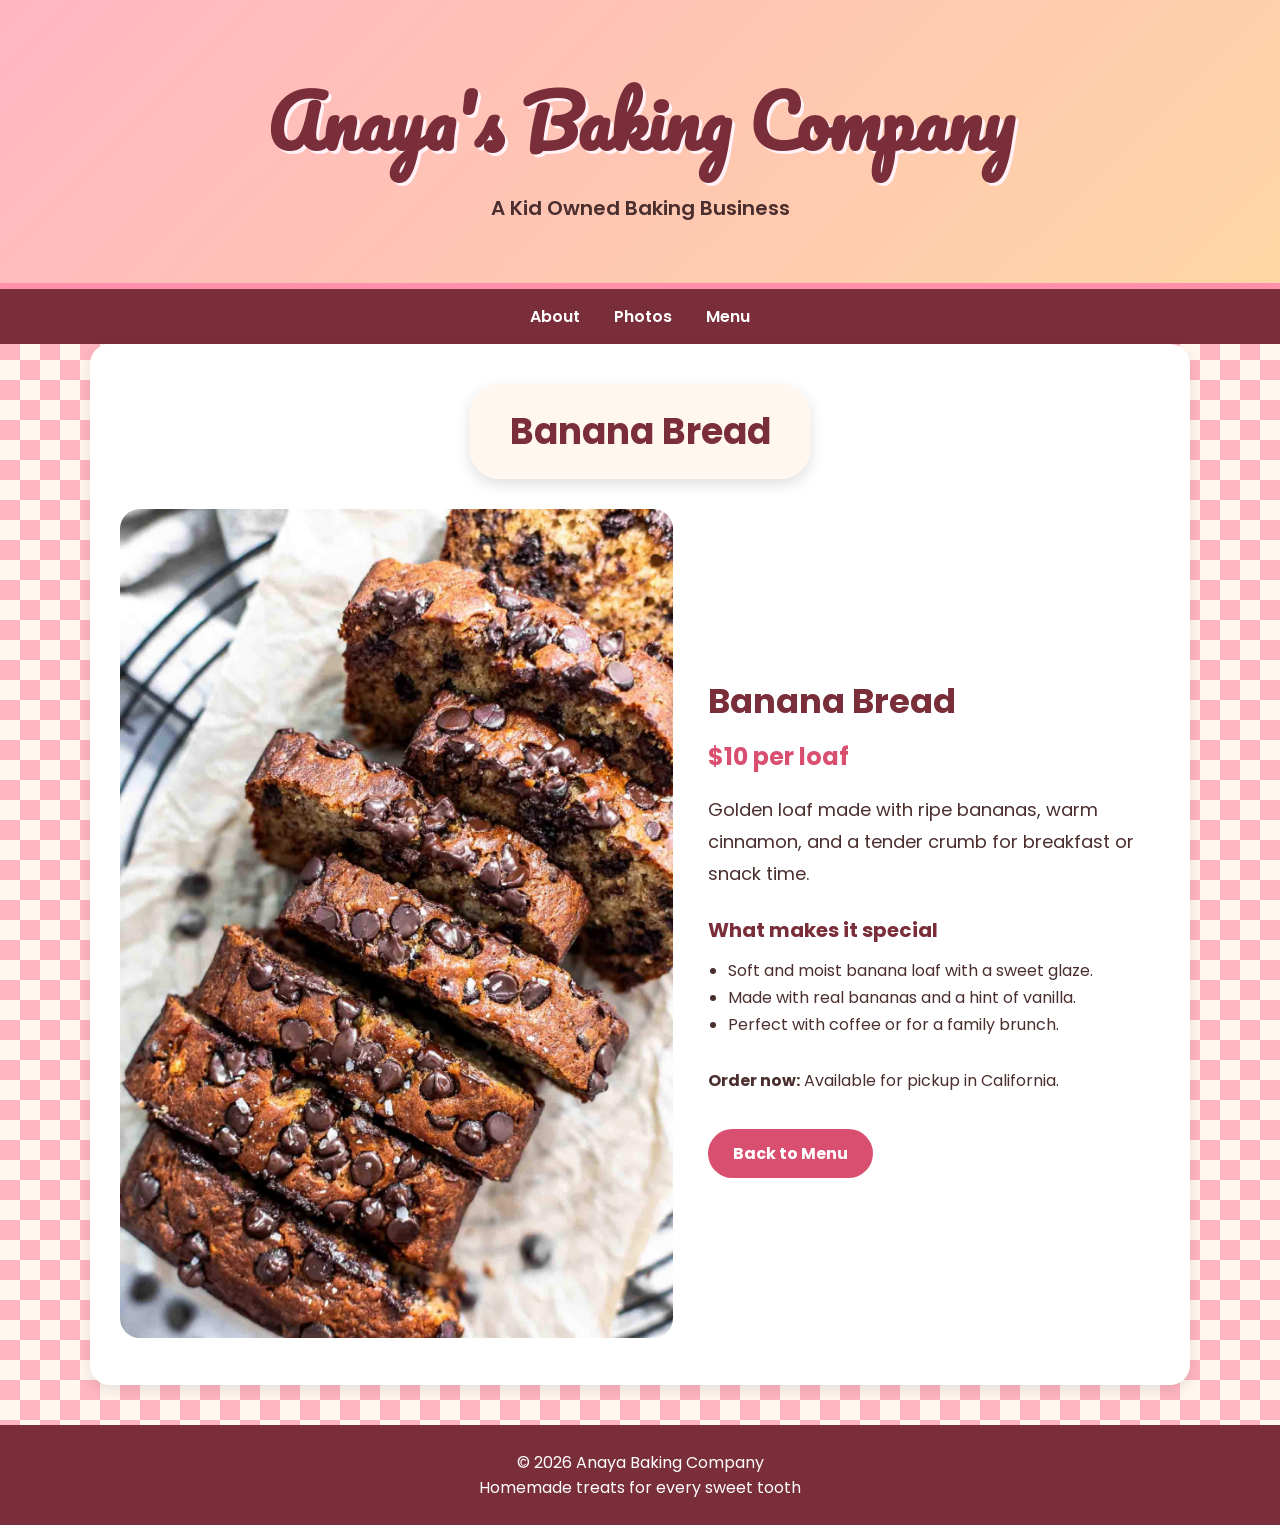
==== banana-bread.html @ 403949c7 "new pages" ====
<!DOCTYPE html>
<html lang="en">
<head>
  <meta charset="UTF-8" />
  <meta name="viewport" content="width=device-width, initial-scale=1.0" />
  <title>Product Detail - Banana Bread</title>

  <!-- Google Fonts -->
  <link href="https://fonts.googleapis.com/css2?family=Pacifico&family=Poppins:wght@400;600;700&display=swap" rel="stylesheet">

  <!-- Link to CSS file -->
  <link rel="stylesheet" href="styles.css">
</head>

<body>

  <header>
    <h1>Anaya's Baking Company</h1>
    <p>A Kid Owned Baking Business</p>
  </header>

  <nav>
    <a href="index.html#about">About</a>
    <a href="index.html#gallery">Photos</a>
    <a href="index.html#menu">Menu</a>
  </nav>

  <section class="product-detail">
    <h2 class="section-title">Banana Bread</h2>

    <div class="detail-grid">
      <div class="product-image">
        <img src="images/bananabread.jpg" alt="Banana Bread">
      </div>

      <div class="product-info">
        <h2 class="product-title">Banana Bread</h2>
        <p class="product-price">$10 per loaf</p>
        <p class="product-description">
          Golden loaf made with ripe bananas, warm cinnamon, and a tender crumb for breakfast or snack time.
        </p>

        <div class="product-details">
          <h3>What makes it special</h3>
          <ul>
            <li>Soft and moist banana loaf with a sweet glaze.</li>
            <li>Made with real bananas and a hint of vanilla.</li>
            <li>Perfect with coffee or for a family brunch.</li>
          </ul>
        </div>

        <div class="product-order">
          <p><strong>Order now:</strong> Available for pickup in California.</p>
          <a class="button" href="index.html#menu">Back to Menu</a>
        </div>
      </div>
    </div>
  </section>

  <footer>
    <p>© 2026 Anaya Baking Company</p>
    <p>Homemade treats for every sweet tooth</p>
  </footer>

</body>
</html>
---- styles.css ----
* {
  margin: 0;
  padding: 0;
  box-sizing: border-box;
}

html {
  height: 100%;
}

body {
  font-family: 'Poppins', sans-serif;
  background-color: #fff7f0;
  background-image: 
    linear-gradient(45deg, #ffb6c1 25%, transparent 25%),
    linear-gradient(-45deg, #ffb6c1 25%, transparent 25%),
    linear-gradient(45deg, transparent 75%, #ffb6c1 75%),
    linear-gradient(-45deg, transparent 75%, #ffb6c1 75%);
  background-size: 40px 40px;
  background-position: 0 0, 0 20px, 20px -20px, -20px 0px;
  color: #4b2e2e;
}

/* Top Header */
header {
  background: linear-gradient(135deg, #ffb6c1, #ffd6a5);
  text-align: center;
  padding: 60px 20px;
  border-bottom: 6px solid #ff8fab;
}

header h1 {
  font-family: 'Pacifico', cursive;
  font-size: 70px;
  color: #7a2e3a;
  text-shadow: 3px 3px #fff1f5;
}

header p {
  font-size: 20px;
  margin-top: 10px;
  font-weight: 600;
}

/* Navigation Bar */
nav {
  background-color: #7a2e3a;
  padding: 15px;
  text-align: center;
}

nav a {
  color: white;
  text-decoration: none;
  margin: 0 15px;
  font-weight: 600;
}

nav a:hover {
  color: #ffd6a5;
}

/* Sections */
section {
  padding: 50px 20px;
  max-width: 1200px;
  margin: auto;
}

.section-title {
  text-align: center;
  font-size: 36px;
  margin-bottom: 30px;
  color: #7a2e3a;
  background: #fff7f0;
  padding: 20px 40px;
  border-radius: 30px;
  box-shadow: 0 6px 15px rgba(0,0,0,0.12);
  display: inline-block;
  margin-left: 50%;
  transform: translateX(-50%);
}

/* About Box */
.about {
  background-color: #ffffff;
  border-radius: 20px;
  padding: 30px;
  box-shadow: 0 5px 15px rgba(0,0,0,0.1);
  text-align: center;
  font-size: 18px;
  line-height: 1.6;
}

/* Button */
.button {
  display: inline-block;
  margin-top: 20px;
  background-color: #d94f70;
  color: white;
  padding: 12px 25px;
  border-radius: 30px;
  text-decoration: none;
  font-weight: 700;
}

.button:hover {
  background-color: #b83f5c;
}

/* Photo Gallery */
.gallery {
  display: grid;
  grid-template-columns: repeat(auto-fit, minmax(230px, 1fr));
  gap: 25px;
}

.card {
  background: #fff7f0;
  border-radius: 20px;
  overflow: hidden;
  box-shadow: 0 6px 15px rgba(0,0,0,0.12);
  transition: transform 0.3s ease;
}

.product-detail {
  background-color: #ffffff;
  border-radius: 20px;
  box-shadow: 0 5px 15px rgba(0,0,0,0.1);
  padding: 40px 30px;
  max-width: 1100px;
  margin: auto;
}

.detail-grid {
  display: grid;
  grid-template-columns: 1.1fr 0.9fr;
  gap: 35px;
  align-items: center;
}

.product-image img {
  width: 100%;
  border-radius: 20px;
  object-fit: cover;
  min-height: 420px;
}

.product-title {
  font-size: 34px;
  margin-bottom: 12px;
  color: #7a2e3a;
}

.product-price {
  font-size: 24px;
  font-weight: 700;
  color: #d94f70;
  margin-bottom: 20px;
}

.product-description {
  font-size: 18px;
  line-height: 1.8;
  margin-bottom: 24px;
}

.product-details h3 {
  font-size: 20px;
  margin-bottom: 12px;
  color: #7a2e3a;
}

.product-details ul {
  list-style: disc;
  margin-left: 20px;
  color: #4b2e2e;
  line-height: 1.7;
}

.product-order {
  margin-top: 30px;
}

.product-order p {
  margin-bottom: 16px;
  font-size: 16px;
}

.card:hover {
  transform: translateY(-8px);
}

.card img {
  width: 100%;
  height: 190px;
  object-fit: cover;
  background-color: #ffe5ec;
}

.card-content {
  padding: 18px;
  text-align: center;
}

.card-content h3 {
  font-size: 20px;
  color: #7a2e3a;
  margin-bottom: 8px;
}

.price {
  font-size: 18px;
  font-weight: 700;
  color: #d94f70;
}

/* Menu Section */
.menu-list {
  background: white;
  border-radius: 20px;
  padding: 30px;
  box-shadow: 0 5px 15px rgba(0,0,0,0.1);
  max-width: 700px;
  margin: auto;
}

.menu-item {
  display: flex;
  justify-content: space-between;
  align-items: flex-start;
  border-bottom: 1px dashed #d94f70;
  padding: 14px 0;
  font-size: 18px;
  gap: 18px;
}

.menu-item div {
  max-width: 70%;
}

.menu-item:last-child {
  border-bottom: none;
}

/* Footer */
footer {
  text-align: center;
  background-color: #7a2e3a;
  color: white;
  padding: 25px;
  margin-top: 40px;
}

/* Phone Screen Styling */
@media (max-width: 600px) {
  header h1 {
    font-size: 50px;
  }

  nav a {
    display: inline-block;
    margin: 8px;
  }

  .menu-item {
    flex-direction: column;
    gap: 5px;
    text-align: center;
  }
}
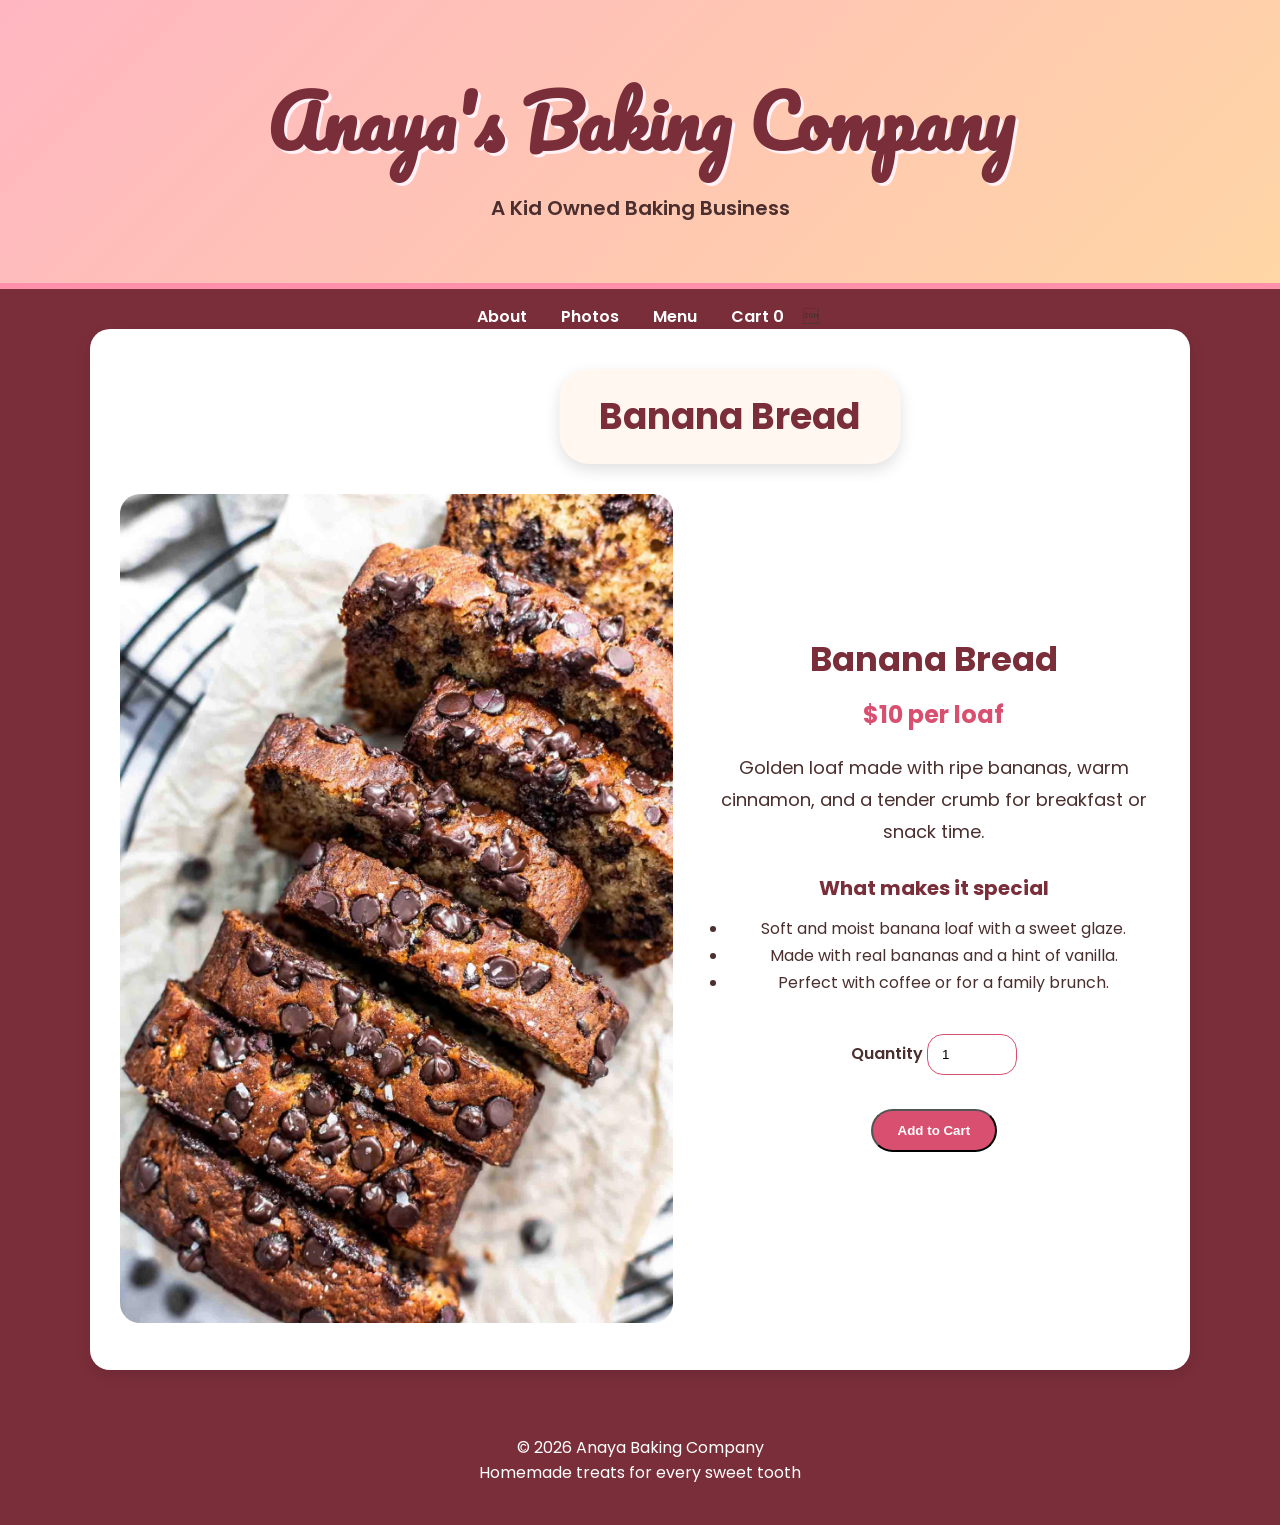
==== commit f7e448a4: "checkout flow to buy stuff" ====
--- a/banana-bread.html
+++ b/banana-bread.html
@@ -23,7 +23,8 @@
     <a href="index.html#about">About</a>
     <a href="index.html#gallery">Photos</a>
     <a href="index.html#menu">Menu</a>
-  </nav>
+      <a href="cart.html">Cart <span class="cart-count">0</span></a>
+
 
   <section class="product-detail">
     <h2 class="section-title">Banana Bread</h2>
@@ -50,8 +51,11 @@
         </div>
 
         <div class="product-order">
-          <p><strong>Order now:</strong> Available for pickup in California.</p>
-          <a class="button" href="index.html#menu">Back to Menu</a>
+          <label class="product-quantity-label">Quantity
+            <input id="product-quantity" type="number" min="1" value="1">
+          </label>
+          <button id="add-to-cart-btn" class="button" type="button" data-slug="banana-bread" data-title="Banana Bread" data-price="10 per loaf">Add to Cart</button>
+          <div id="cart-message" class="cart-message"></div>
         </div>
       </div>
     </div>
@@ -62,5 +66,6 @@
     <p>Homemade treats for every sweet tooth</p>
   </footer>
 
+  <script src="scripts.js"></script>
 </body>
 </html>
--- a/styles.css
+++ b/styles.css
@@ -108,6 +108,12 @@
   background-color: #b83f5c;
 }
 
+.button[disabled] {
+  opacity: 0.55;
+  cursor: not-allowed;
+  pointer-events: none;
+}
+
 /* Photo Gallery */
 .gallery {
   display: grid;
@@ -185,6 +191,152 @@
 .product-order p {
   margin-bottom: 16px;
   font-size: 16px;
+}
+
+.product-quantity-label {
+  display: block;
+  margin-bottom: 14px;
+  font-weight: 600;
+}
+
+.product-quantity-label input {
+  width: 90px;
+  padding: 12px 14px;
+  border-radius: 16px;
+  border: 1px solid #d94f70;
+  margin-top: 8px;
+}
+
+.cart-message {
+  margin-top: 14px;
+  color: #7a2e3a;
+  font-size: 16px;
+  min-height: 24px;
+  opacity: 0;
+}
+
+.message-visible {
+  opacity: 1;
+}
+
+.cart-content {
+  display: grid;
+  gap: 24px;
+}
+
+.cart-empty {
+  text-align: center;
+  padding: 30px;
+  border: 2px dashed #d94f70;
+  border-radius: 20px;
+  background: #fff7f0;
+  color: #7a2e3a;
+}
+
+#cart-table {
+  display: grid;
+  gap: 20px;
+}
+
+.cart-item {
+  background: #fff7f0;
+  border-radius: 18px;
+  padding: 18px;
+  display: grid;
+  grid-template-columns: 1fr auto;
+  gap: 14px;
+  align-items: center;
+}
+
+.cart-name {
+  display: grid;
+  gap: 6px;
+}
+
+.cart-name span {
+  color: #7a2e3a;
+  font-size: 14px;
+}
+
+.cart-actions {
+  display: flex;
+  gap: 10px;
+  align-items: center;
+}
+
+.cart-actions input {
+  width: 65px;
+  padding: 8px 10px;
+  border-radius: 12px;
+  border: 1px solid #d94f70;
+}
+
+.button-small {
+  padding: 10px 16px;
+  border-radius: 18px;
+  font-size: 14px;
+}
+
+.cart-subtotal {
+  font-weight: 700;
+  color: #d94f70;
+}
+
+.cart-summary {
+  display: flex;
+  justify-content: space-between;
+  align-items: center;
+  padding: 18px 20px;
+  background: #fff7f0;
+  border-radius: 18px;
+  font-size: 20px;
+  font-weight: 700;
+  color: #7a2e3a;
+}
+
+.checkout-grid {
+  display: grid;
+  gap: 32px;
+}
+
+.checkout-summary,
+.checkout-complete {
+  background: #fff7f0;
+  border-radius: 20px;
+  padding: 28px;
+  color: #4b2e2e;
+}
+
+.checkout-form {
+  display: grid;
+  gap: 18px;
+}
+
+.checkout-form label {
+  display: grid;
+  gap: 8px;
+  font-weight: 600;
+}
+
+.checkout-form input {
+  padding: 14px 16px;
+  border-radius: 16px;
+  border: 1px solid #d94f70;
+  width: 100%;
+}
+
+.checkout-complete h3 {
+  margin-bottom: 16px;
+}
+
+.message-visible {
+  opacity: 1;
+  transition: opacity 0.4s ease;
+}
+
+#cart-page .button,
+#checkout-page .button {
+  width: fit-content;
 }
 
 .card:hover {
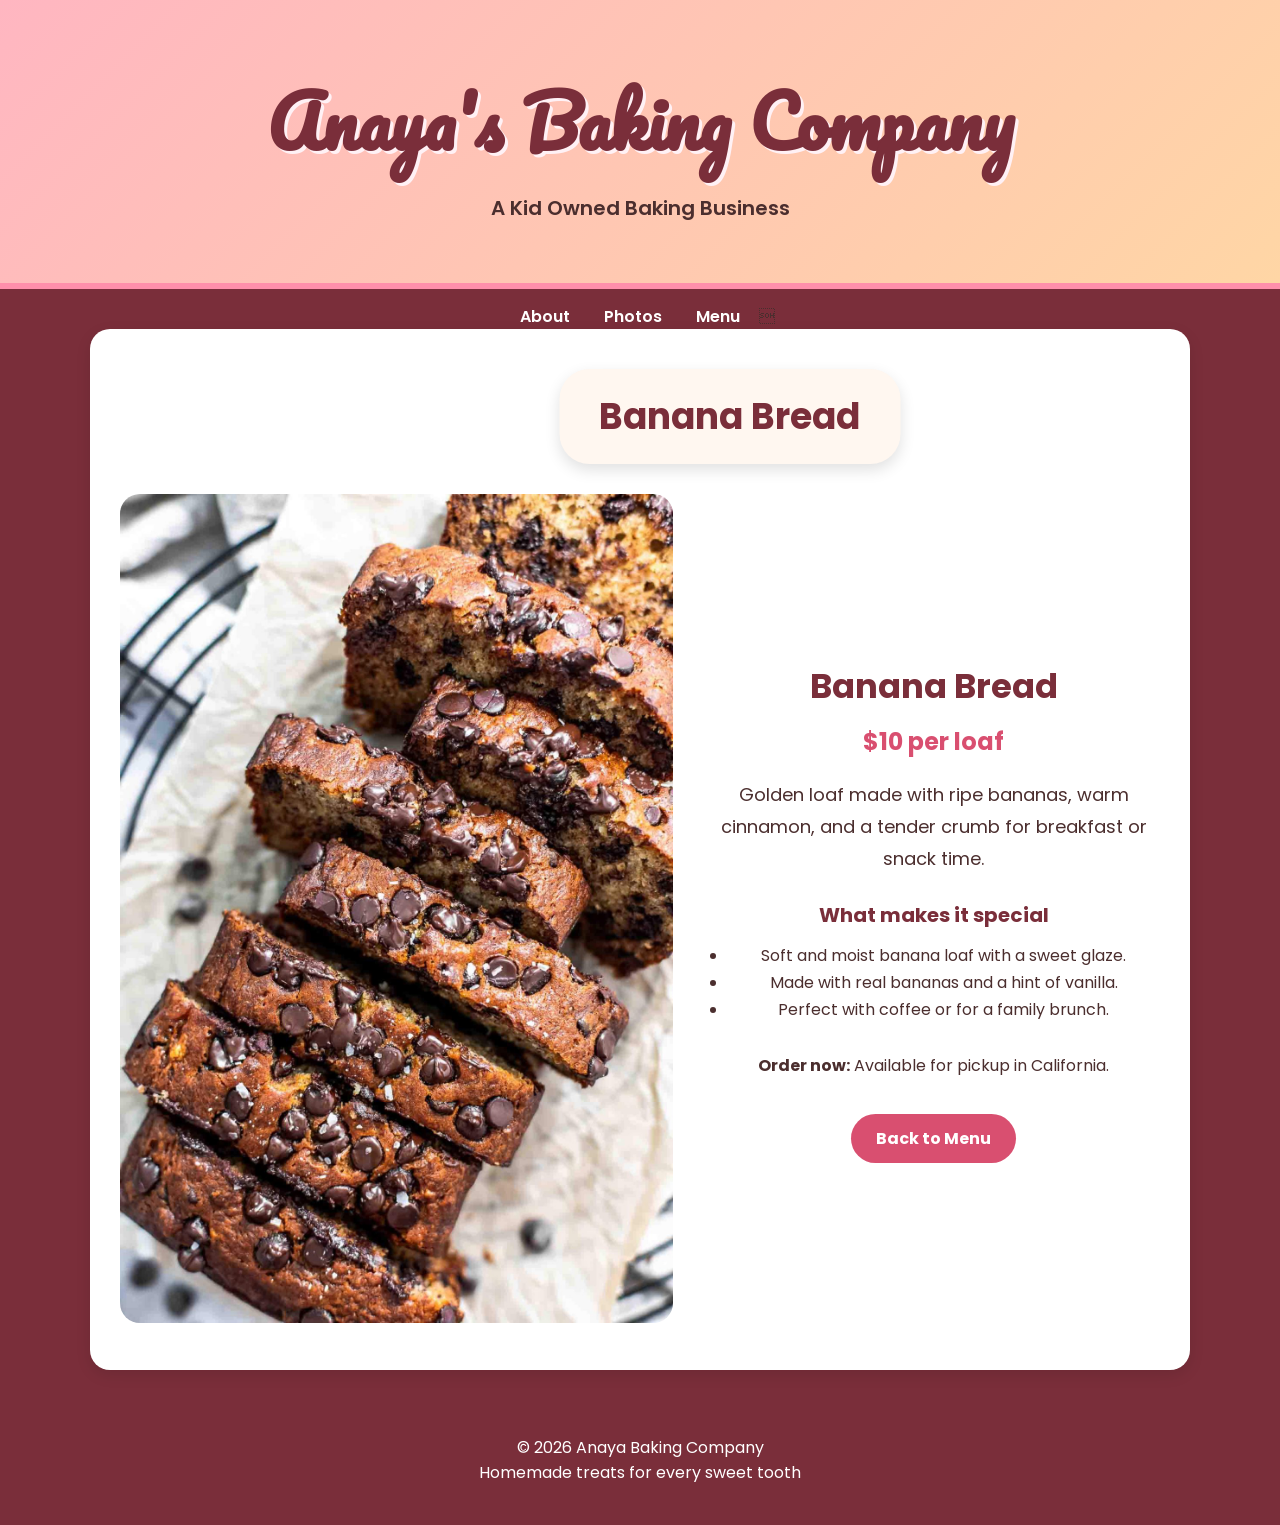
==== commit 9a8a4b5a: "delet checkout flow" ====
--- a/banana-bread.html
+++ b/banana-bread.html
@@ -23,7 +23,6 @@
     <a href="index.html#about">About</a>
     <a href="index.html#gallery">Photos</a>
     <a href="index.html#menu">Menu</a>
-      <a href="cart.html">Cart <span class="cart-count">0</span></a>
 
 
   <section class="product-detail">
@@ -51,11 +50,8 @@
         </div>
 
         <div class="product-order">
-          <label class="product-quantity-label">Quantity
-            <input id="product-quantity" type="number" min="1" value="1">
-          </label>
-          <button id="add-to-cart-btn" class="button" type="button" data-slug="banana-bread" data-title="Banana Bread" data-price="10 per loaf">Add to Cart</button>
-          <div id="cart-message" class="cart-message"></div>
+          <p><strong>Order now:</strong> Available for pickup in California.</p>
+          <a class="button" href="index.html#menu">Back to Menu</a>
         </div>
       </div>
     </div>
@@ -66,6 +62,5 @@
     <p>Homemade treats for every sweet tooth</p>
   </footer>
 
-  <script src="scripts.js"></script>
 </body>
 </html>
--- a/styles.css
+++ b/styles.css
@@ -193,150 +193,35 @@
   font-size: 16px;
 }
 
-.product-quantity-label {
-  display: block;
-  margin-bottom: 14px;
-  font-weight: 600;
-}
-
-.product-quantity-label input {
-  width: 90px;
-  padding: 12px 14px;
-  border-radius: 16px;
-  border: 1px solid #d94f70;
-  margin-top: 8px;
-}
-
-.cart-message {
-  margin-top: 14px;
-  color: #7a2e3a;
-  font-size: 16px;
-  min-height: 24px;
-  opacity: 0;
-}
-
-.message-visible {
-  opacity: 1;
-}
-
-.cart-content {
-  display: grid;
-  gap: 24px;
-}
-
-.cart-empty {
-  text-align: center;
-  padding: 30px;
-  border: 2px dashed #d94f70;
-  border-radius: 20px;
-  background: #fff7f0;
-  color: #7a2e3a;
-}
-
-#cart-table {
-  display: grid;
-  gap: 20px;
-}
-
-.cart-item {
-  background: #fff7f0;
-  border-radius: 18px;
-  padding: 18px;
-  display: grid;
-  grid-template-columns: 1fr auto;
-  gap: 14px;
-  align-items: center;
-}
-
-.cart-name {
-  display: grid;
-  gap: 6px;
-}
-
-.cart-name span {
-  color: #7a2e3a;
-  font-size: 14px;
-}
-
-.cart-actions {
-  display: flex;
-  gap: 10px;
-  align-items: center;
-}
-
-.cart-actions input {
-  width: 65px;
-  padding: 8px 10px;
-  border-radius: 12px;
-  border: 1px solid #d94f70;
-}
-
-.button-small {
-  padding: 10px 16px;
-  border-radius: 18px;
-  font-size: 14px;
-}
-
-.cart-subtotal {
-  font-weight: 700;
-  color: #d94f70;
-}
-
-.cart-summary {
-  display: flex;
-  justify-content: space-between;
-  align-items: center;
-  padding: 18px 20px;
-  background: #fff7f0;
-  border-radius: 18px;
-  font-size: 20px;
-  font-weight: 700;
-  color: #7a2e3a;
-}
-
-.checkout-grid {
-  display: grid;
-  gap: 32px;
-}
-
-.checkout-summary,
-.checkout-complete {
-  background: #fff7f0;
-  border-radius: 20px;
-  padding: 28px;
-  color: #4b2e2e;
-}
-
-.checkout-form {
-  display: grid;
-  gap: 18px;
-}
-
-.checkout-form label {
-  display: grid;
-  gap: 8px;
-  font-weight: 600;
-}
-
-.checkout-form input {
-  padding: 14px 16px;
-  border-radius: 16px;
-  border: 1px solid #d94f70;
-  width: 100%;
-}
-
-.checkout-complete h3 {
-  margin-bottom: 16px;
-}
-
-.message-visible {
-  opacity: 1;
-  transition: opacity 0.4s ease;
-}
-
-#cart-page .button,
-#checkout-page .button {
-  width: fit-content;
+.menu-item:last-child {
+  border-bottom: none;
+}
+
+/* Footer */
+footer {
+  text-align: center;
+  background-color: #7a2e3a;
+  color: white;
+  padding: 25px;
+  margin-top: 40px;
+}
+
+/* Phone Screen Styling */
+@media (max-width: 600px) {
+  header h1 {
+    font-size: 50px;
+  }
+
+  nav a {
+    display: inline-block;
+    margin: 8px;
+  }
+
+  .menu-item {
+    flex-direction: column;
+    gap: 5px;
+    text-align: center;
+  }
 }
 
 .card:hover {
